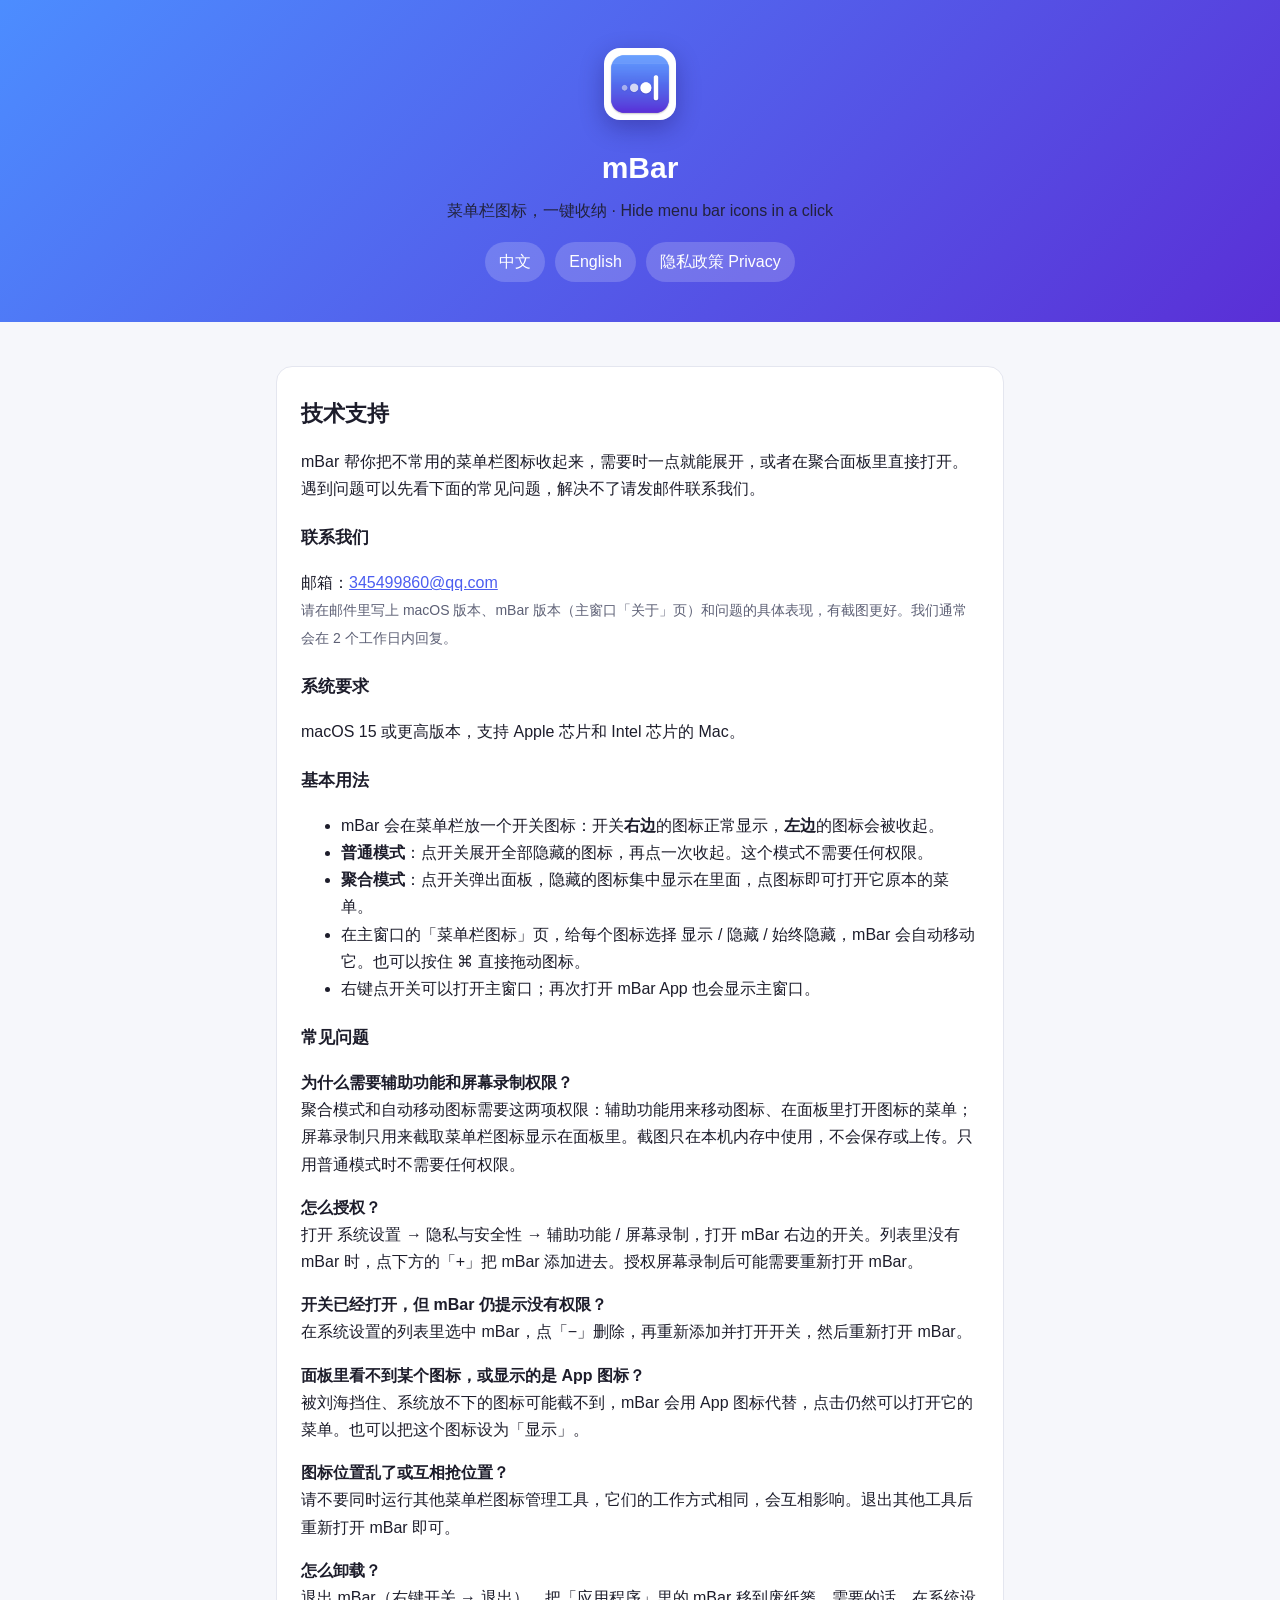
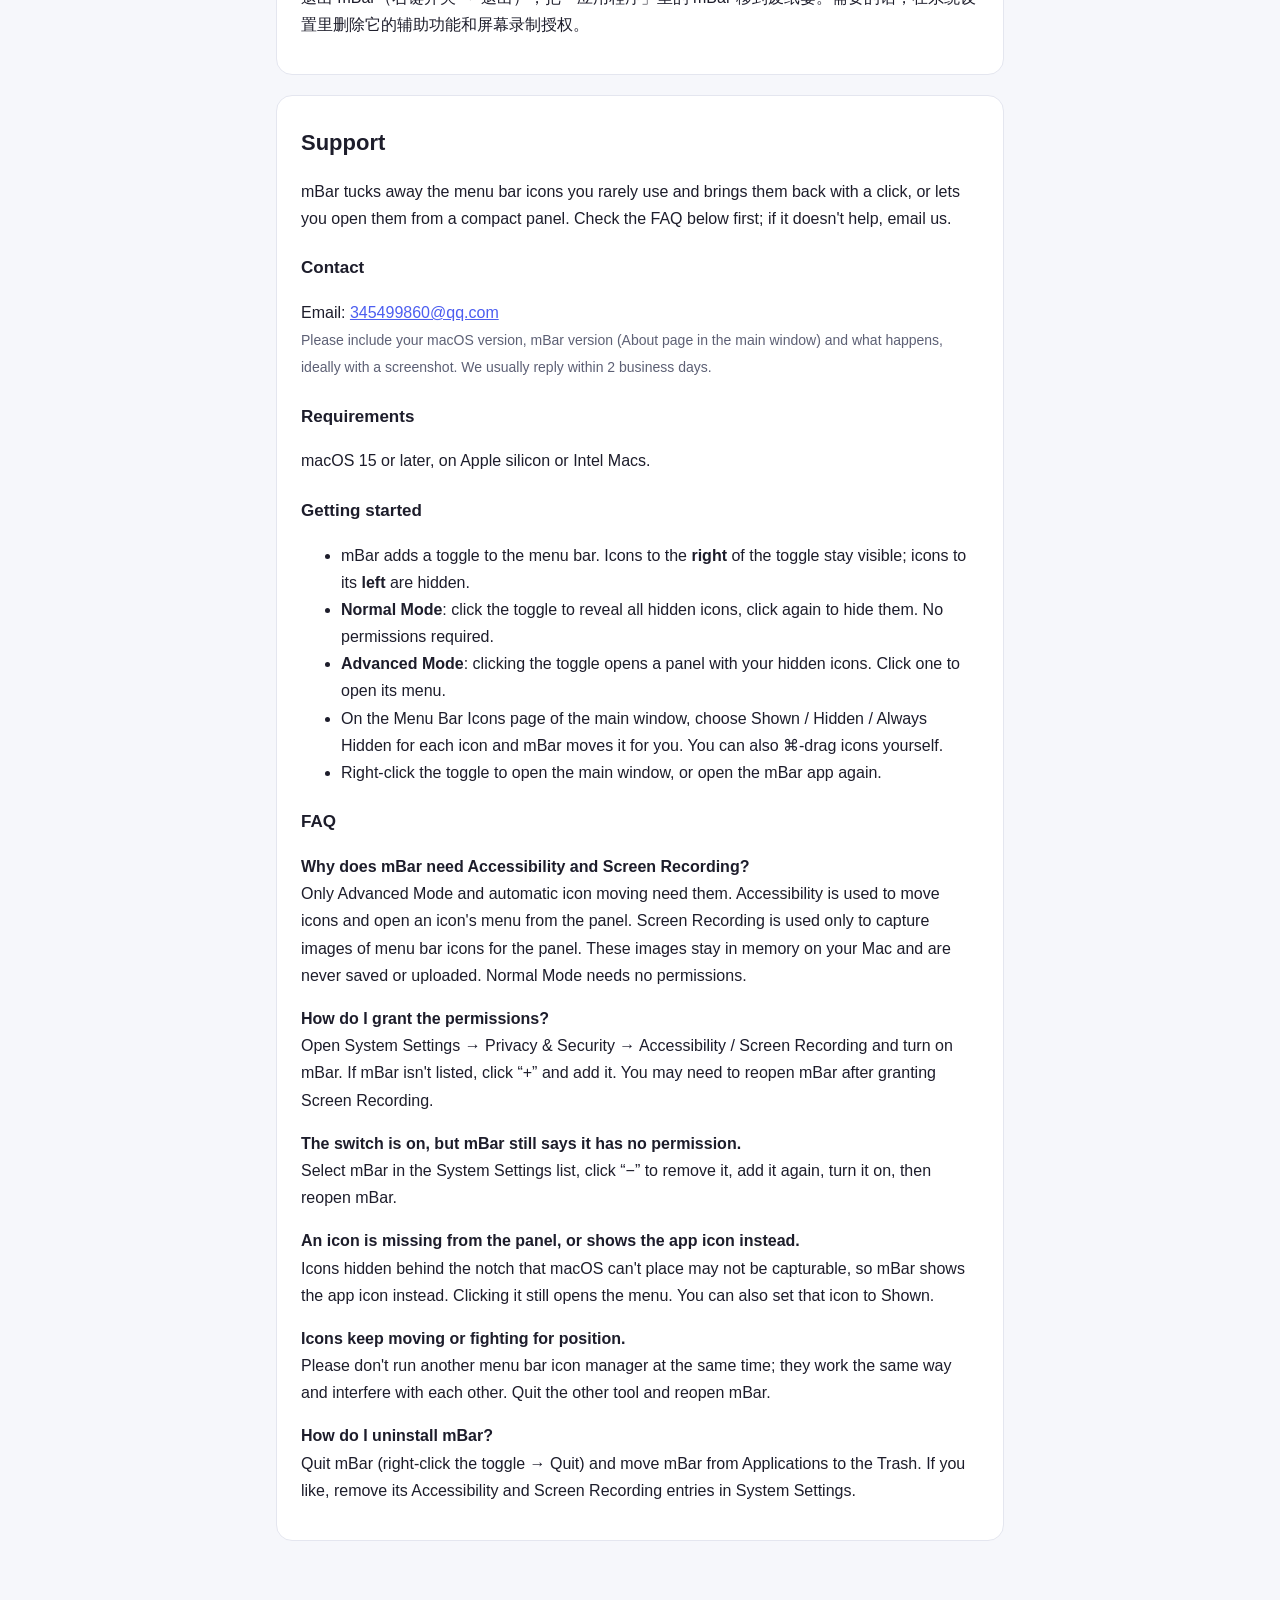
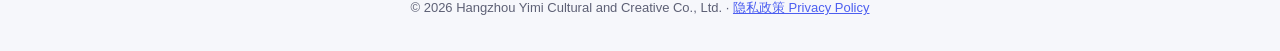
==== index.html @ 30004585 "Add mBar support page and privacy policy Co-Authored-By: Claude Opus 5.5 <noreply@anthropic.com>" ====
<!doctype html>
<html lang="zh-Hans">
<head>
<meta charset="utf-8">
<meta name="viewport" content="width=device-width, initial-scale=1">
<title>mBar 技术支持 · Support</title>
<meta name="description" content="mBar 菜单栏图标整理工具的技术支持与常见问题。Support and FAQ for mBar, a menu bar icon organizer for Mac.">
<link rel="icon" href="appicon.png">
<link rel="stylesheet" href="style.css">
</head>
<body>
<header>
  <img src="appicon.png" alt="mBar">
  <h1>mBar</h1>
  <p>菜单栏图标，一键收纳 · Hide menu bar icons in a click</p>
  <nav>
    <a href="#zh">中文</a>
    <a href="#en">English</a>
    <a href="privacy.html">隐私政策 Privacy</a>
  </nav>
</header>

<main>
<section id="zh">
  <h2>技术支持</h2>
  <p>mBar 帮你把不常用的菜单栏图标收起来，需要时一点就能展开，或者在聚合面板里直接打开。遇到问题可以先看下面的常见问题，解决不了请发邮件联系我们。</p>

  <h3>联系我们</h3>
  <p>邮箱：<a href="mailto:345499860@qq.com">345499860@qq.com</a><br>
  <span class="muted">请在邮件里写上 macOS 版本、mBar 版本（主窗口「关于」页）和问题的具体表现，有截图更好。我们通常会在 2 个工作日内回复。</span></p>

  <h3>系统要求</h3>
  <p>macOS 15 或更高版本，支持 Apple 芯片和 Intel 芯片的 Mac。</p>

  <h3>基本用法</h3>
  <ul>
    <li>mBar 会在菜单栏放一个开关图标：开关<strong>右边</strong>的图标正常显示，<strong>左边</strong>的图标会被收起。</li>
    <li><strong>普通模式</strong>：点开关展开全部隐藏的图标，再点一次收起。这个模式不需要任何权限。</li>
    <li><strong>聚合模式</strong>：点开关弹出面板，隐藏的图标集中显示在里面，点图标即可打开它原本的菜单。</li>
    <li>在主窗口的「菜单栏图标」页，给每个图标选择 显示 / 隐藏 / 始终隐藏，mBar 会自动移动它。也可以按住 ⌘ 直接拖动图标。</li>
    <li>右键点开关可以打开主窗口；再次打开 mBar App 也会显示主窗口。</li>
  </ul>

  <h3>常见问题</h3>
  <p><strong>为什么需要辅助功能和屏幕录制权限？</strong><br>
  聚合模式和自动移动图标需要这两项权限：辅助功能用来移动图标、在面板里打开图标的菜单；屏幕录制只用来截取菜单栏图标显示在面板里。截图只在本机内存中使用，不会保存或上传。只用普通模式时不需要任何权限。</p>

  <p><strong>怎么授权？</strong><br>
  打开 系统设置 → 隐私与安全性 → 辅助功能 / 屏幕录制，打开 mBar 右边的开关。列表里没有 mBar 时，点下方的「+」把 mBar 添加进去。授权屏幕录制后可能需要重新打开 mBar。</p>

  <p><strong>开关已经打开，但 mBar 仍提示没有权限？</strong><br>
  在系统设置的列表里选中 mBar，点「−」删除，再重新添加并打开开关，然后重新打开 mBar。</p>

  <p><strong>面板里看不到某个图标，或显示的是 App 图标？</strong><br>
  被刘海挡住、系统放不下的图标可能截不到，mBar 会用 App 图标代替，点击仍然可以打开它的菜单。也可以把这个图标设为「显示」。</p>

  <p><strong>图标位置乱了或互相抢位置？</strong><br>
  请不要同时运行其他菜单栏图标管理工具，它们的工作方式相同，会互相影响。退出其他工具后重新打开 mBar 即可。</p>

  <p><strong>怎么卸载？</strong><br>
  退出 mBar（右键开关 → 退出），把「应用程序」里的 mBar 移到废纸篓。需要的话，在系统设置里删除它的辅助功能和屏幕录制授权。</p>
</section>

<section id="en">
  <h2>Support</h2>
  <p>mBar tucks away the menu bar icons you rarely use and brings them back with a click, or lets you open them from a compact panel. Check the FAQ below first; if it doesn't help, email us.</p>

  <h3>Contact</h3>
  <p>Email: <a href="mailto:345499860@qq.com">345499860@qq.com</a><br>
  <span class="muted">Please include your macOS version, mBar version (About page in the main window) and what happens, ideally with a screenshot. We usually reply within 2 business days.</span></p>

  <h3>Requirements</h3>
  <p>macOS 15 or later, on Apple silicon or Intel Macs.</p>

  <h3>Getting started</h3>
  <ul>
    <li>mBar adds a toggle to the menu bar. Icons to the <strong>right</strong> of the toggle stay visible; icons to its <strong>left</strong> are hidden.</li>
    <li><strong>Normal Mode</strong>: click the toggle to reveal all hidden icons, click again to hide them. No permissions required.</li>
    <li><strong>Advanced Mode</strong>: clicking the toggle opens a panel with your hidden icons. Click one to open its menu.</li>
    <li>On the Menu Bar Icons page of the main window, choose Shown / Hidden / Always Hidden for each icon and mBar moves it for you. You can also ⌘-drag icons yourself.</li>
    <li>Right-click the toggle to open the main window, or open the mBar app again.</li>
  </ul>

  <h3>FAQ</h3>
  <p><strong>Why does mBar need Accessibility and Screen Recording?</strong><br>
  Only Advanced Mode and automatic icon moving need them. Accessibility is used to move icons and open an icon's menu from the panel. Screen Recording is used only to capture images of menu bar icons for the panel. These images stay in memory on your Mac and are never saved or uploaded. Normal Mode needs no permissions.</p>

  <p><strong>How do I grant the permissions?</strong><br>
  Open System Settings → Privacy &amp; Security → Accessibility / Screen Recording and turn on mBar. If mBar isn't listed, click “+” and add it. You may need to reopen mBar after granting Screen Recording.</p>

  <p><strong>The switch is on, but mBar still says it has no permission.</strong><br>
  Select mBar in the System Settings list, click “−” to remove it, add it again, turn it on, then reopen mBar.</p>

  <p><strong>An icon is missing from the panel, or shows the app icon instead.</strong><br>
  Icons hidden behind the notch that macOS can't place may not be capturable, so mBar shows the app icon instead. Clicking it still opens the menu. You can also set that icon to Shown.</p>

  <p><strong>Icons keep moving or fighting for position.</strong><br>
  Please don't run another menu bar icon manager at the same time; they work the same way and interfere with each other. Quit the other tool and reopen mBar.</p>

  <p><strong>How do I uninstall mBar?</strong><br>
  Quit mBar (right-click the toggle → Quit) and move mBar from Applications to the Trash. If you like, remove its Accessibility and Screen Recording entries in System Settings.</p>
</section>
</main>

<footer>© 2026 Hangzhou Yimi Cultural and Creative Co., Ltd. · <a href="privacy.html">隐私政策 Privacy Policy</a></footer>
</body>
</html>
---- style.css ----
:root {
  --bg: #f6f7fb;
  --card: #ffffff;
  --text: #1d1d2b;
  --muted: #5d6075;
  --line: #e4e6ef;
  --accent: #4c5ef0;
}
@media (prefers-color-scheme: dark) {
  :root {
    --bg: #14141c;
    --card: #1d1d29;
    --text: #ececf3;
    --muted: #a3a6bb;
    --line: #2d2e3d;
    --accent: #8c96ff;
  }
}
* { box-sizing: border-box; }
body {
  margin: 0;
  background: var(--bg);
  color: var(--text);
  font: 16px/1.7 -apple-system, BlinkMacSystemFont, "PingFang SC", "Helvetica Neue", sans-serif;
}
header {
  background: linear-gradient(135deg, #4c8dff 0%, #5a2fd6 100%);
  color: #fff;
  padding: 48px 16px 40px;
  text-align: center;
}
header img { width: 72px; height: 72px; border-radius: 16px; box-shadow: 0 8px 24px rgba(20, 0, 70, .3); }
header h1 { margin: 14px 0 4px; font-size: 30px; }
header p { margin: 0; opacity: .9; }
nav { margin-top: 18px; display: flex; gap: 10px; justify-content: center; flex-wrap: wrap; }
nav a {
  color: #fff; text-decoration: none; padding: 6px 14px; border-radius: 999px;
  background: rgba(255, 255, 255, .18);
}
nav a:hover { background: rgba(255, 255, 255, .3); }
main { max-width: 760px; margin: 0 auto; padding: 24px 16px 56px; }
section {
  background: var(--card); border: 1px solid var(--line); border-radius: 16px;
  padding: 8px 24px 20px; margin-top: 20px;
}
h2 { font-size: 22px; margin: 20px 0 8px; }
h3 { font-size: 17px; margin: 22px 0 6px; }
p, li { color: var(--text); }
.muted { color: var(--muted); font-size: 14px; }
a { color: var(--accent); }
.lang-switch { text-align: right; font-size: 14px; margin-top: 4px; }
footer { text-align: center; color: var(--muted); font-size: 13px; padding: 0 16px 32px; }
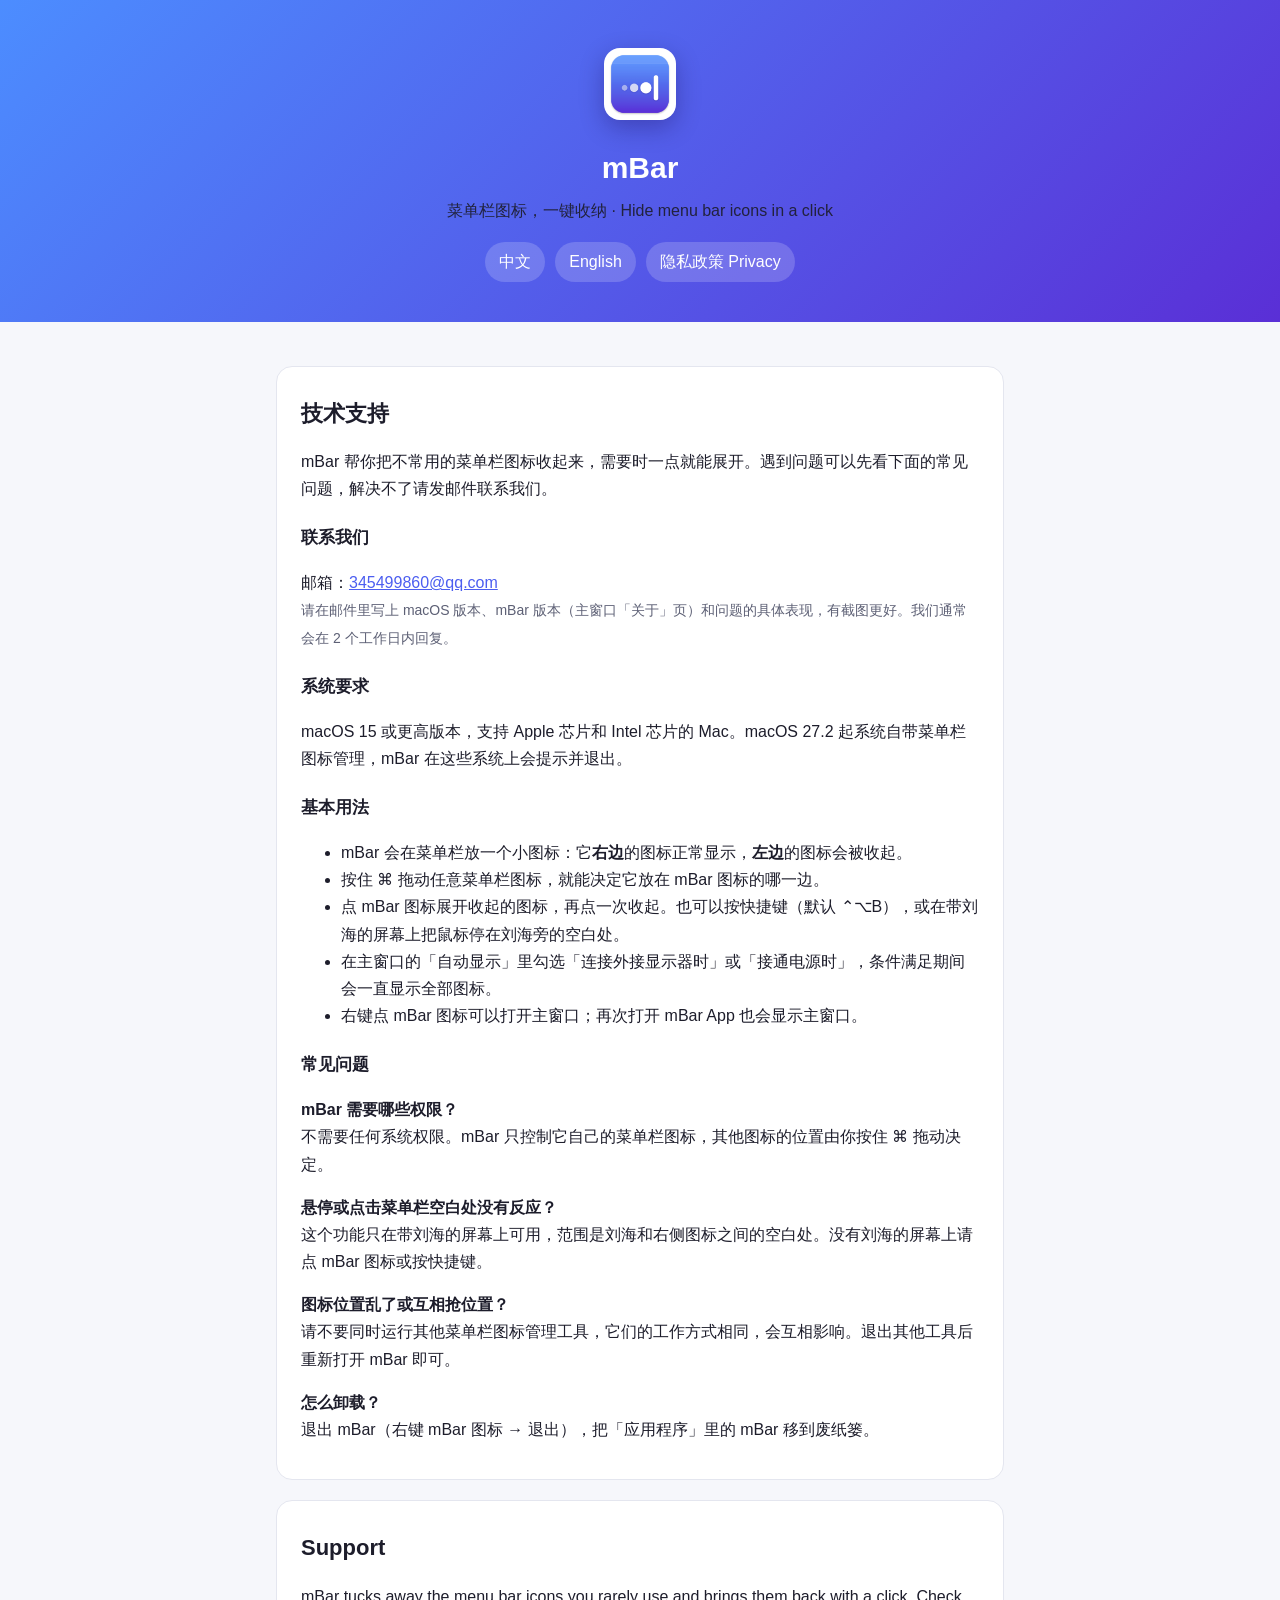
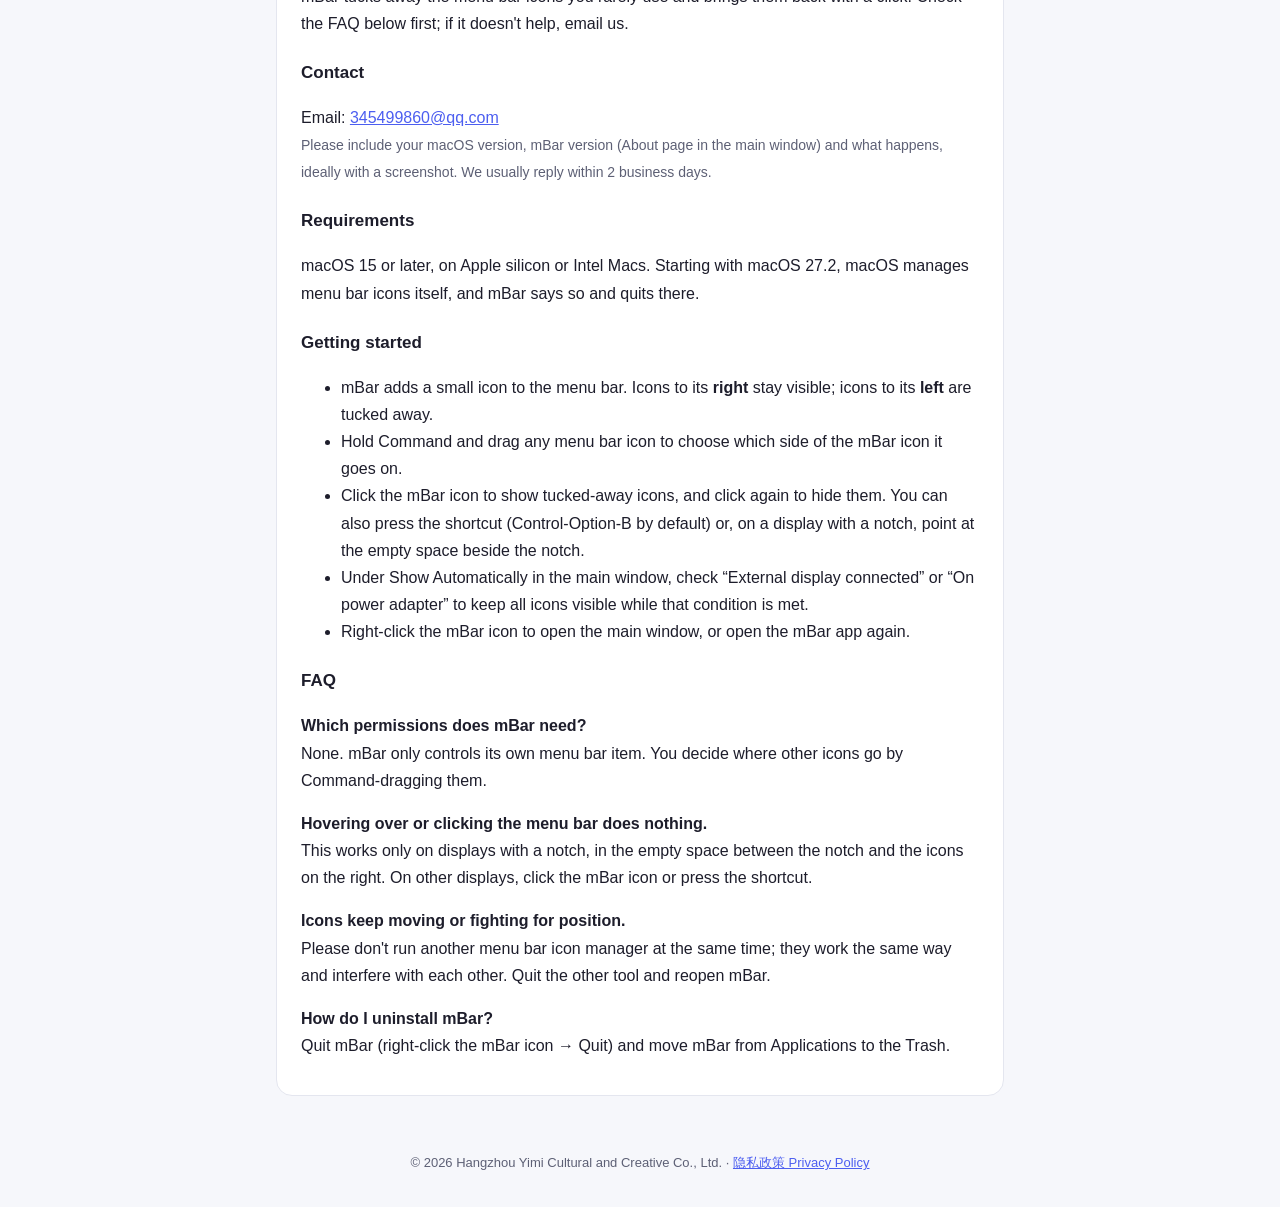
==== commit 5ddfff52: "Update support page and privacy policy for the permission-free App Store build Co-Authored-By: Claud" ====
--- a/index.html
+++ b/index.html
@@ -23,82 +23,70 @@
 <main>
 <section id="zh">
   <h2>技术支持</h2>
-  <p>mBar 帮你把不常用的菜单栏图标收起来，需要时一点就能展开，或者在聚合面板里直接打开。遇到问题可以先看下面的常见问题，解决不了请发邮件联系我们。</p>
+  <p>mBar 帮你把不常用的菜单栏图标收起来，需要时一点就能展开。遇到问题可以先看下面的常见问题，解决不了请发邮件联系我们。</p>
 
   <h3>联系我们</h3>
   <p>邮箱：<a href="mailto:345499860@qq.com">345499860@qq.com</a><br>
   <span class="muted">请在邮件里写上 macOS 版本、mBar 版本（主窗口「关于」页）和问题的具体表现，有截图更好。我们通常会在 2 个工作日内回复。</span></p>
 
   <h3>系统要求</h3>
-  <p>macOS 15 或更高版本，支持 Apple 芯片和 Intel 芯片的 Mac。</p>
+  <p>macOS 15 或更高版本，支持 Apple 芯片和 Intel 芯片的 Mac。macOS 27.2 起系统自带菜单栏图标管理，mBar 在这些系统上会提示并退出。</p>
 
   <h3>基本用法</h3>
   <ul>
-    <li>mBar 会在菜单栏放一个开关图标：开关<strong>右边</strong>的图标正常显示，<strong>左边</strong>的图标会被收起。</li>
-    <li><strong>普通模式</strong>：点开关展开全部隐藏的图标，再点一次收起。这个模式不需要任何权限。</li>
-    <li><strong>聚合模式</strong>：点开关弹出面板，隐藏的图标集中显示在里面，点图标即可打开它原本的菜单。</li>
-    <li>在主窗口的「菜单栏图标」页，给每个图标选择 显示 / 隐藏 / 始终隐藏，mBar 会自动移动它。也可以按住 ⌘ 直接拖动图标。</li>
-    <li>右键点开关可以打开主窗口；再次打开 mBar App 也会显示主窗口。</li>
+    <li>mBar 会在菜单栏放一个小图标：它<strong>右边</strong>的图标正常显示，<strong>左边</strong>的图标会被收起。</li>
+    <li>按住 ⌘ 拖动任意菜单栏图标，就能决定它放在 mBar 图标的哪一边。</li>
+    <li>点 mBar 图标展开收起的图标，再点一次收起。也可以按快捷键（默认 ⌃⌥B），或在带刘海的屏幕上把鼠标停在刘海旁的空白处。</li>
+    <li>在主窗口的「自动显示」里勾选「连接外接显示器时」或「接通电源时」，条件满足期间会一直显示全部图标。</li>
+    <li>右键点 mBar 图标可以打开主窗口；再次打开 mBar App 也会显示主窗口。</li>
   </ul>
 
   <h3>常见问题</h3>
-  <p><strong>为什么需要辅助功能和屏幕录制权限？</strong><br>
-  聚合模式和自动移动图标需要这两项权限：辅助功能用来移动图标、在面板里打开图标的菜单；屏幕录制只用来截取菜单栏图标显示在面板里。截图只在本机内存中使用，不会保存或上传。只用普通模式时不需要任何权限。</p>
+  <p><strong>mBar 需要哪些权限？</strong><br>
+  不需要任何系统权限。mBar 只控制它自己的菜单栏图标，其他图标的位置由你按住 ⌘ 拖动决定。</p>
 
-  <p><strong>怎么授权？</strong><br>
-  打开 系统设置 → 隐私与安全性 → 辅助功能 / 屏幕录制，打开 mBar 右边的开关。列表里没有 mBar 时，点下方的「+」把 mBar 添加进去。授权屏幕录制后可能需要重新打开 mBar。</p>
-
-  <p><strong>开关已经打开，但 mBar 仍提示没有权限？</strong><br>
-  在系统设置的列表里选中 mBar，点「−」删除，再重新添加并打开开关，然后重新打开 mBar。</p>
-
-  <p><strong>面板里看不到某个图标，或显示的是 App 图标？</strong><br>
-  被刘海挡住、系统放不下的图标可能截不到，mBar 会用 App 图标代替，点击仍然可以打开它的菜单。也可以把这个图标设为「显示」。</p>
+  <p><strong>悬停或点击菜单栏空白处没有反应？</strong><br>
+  这个功能只在带刘海的屏幕上可用，范围是刘海和右侧图标之间的空白处。没有刘海的屏幕上请点 mBar 图标或按快捷键。</p>
 
   <p><strong>图标位置乱了或互相抢位置？</strong><br>
   请不要同时运行其他菜单栏图标管理工具，它们的工作方式相同，会互相影响。退出其他工具后重新打开 mBar 即可。</p>
 
   <p><strong>怎么卸载？</strong><br>
-  退出 mBar（右键开关 → 退出），把「应用程序」里的 mBar 移到废纸篓。需要的话，在系统设置里删除它的辅助功能和屏幕录制授权。</p>
+  退出 mBar（右键 mBar 图标 → 退出），把「应用程序」里的 mBar 移到废纸篓。</p>
 </section>
 
 <section id="en">
   <h2>Support</h2>
-  <p>mBar tucks away the menu bar icons you rarely use and brings them back with a click, or lets you open them from a compact panel. Check the FAQ below first; if it doesn't help, email us.</p>
+  <p>mBar tucks away the menu bar icons you rarely use and brings them back with a click. Check the FAQ below first; if it doesn't help, email us.</p>
 
   <h3>Contact</h3>
   <p>Email: <a href="mailto:345499860@qq.com">345499860@qq.com</a><br>
   <span class="muted">Please include your macOS version, mBar version (About page in the main window) and what happens, ideally with a screenshot. We usually reply within 2 business days.</span></p>
 
   <h3>Requirements</h3>
-  <p>macOS 15 or later, on Apple silicon or Intel Macs.</p>
+  <p>macOS 15 or later, on Apple silicon or Intel Macs. Starting with macOS 27.2, macOS manages menu bar icons itself, and mBar says so and quits there.</p>
 
   <h3>Getting started</h3>
   <ul>
-    <li>mBar adds a toggle to the menu bar. Icons to the <strong>right</strong> of the toggle stay visible; icons to its <strong>left</strong> are hidden.</li>
-    <li><strong>Normal Mode</strong>: click the toggle to reveal all hidden icons, click again to hide them. No permissions required.</li>
-    <li><strong>Advanced Mode</strong>: clicking the toggle opens a panel with your hidden icons. Click one to open its menu.</li>
-    <li>On the Menu Bar Icons page of the main window, choose Shown / Hidden / Always Hidden for each icon and mBar moves it for you. You can also ⌘-drag icons yourself.</li>
-    <li>Right-click the toggle to open the main window, or open the mBar app again.</li>
+    <li>mBar adds a small icon to the menu bar. Icons to its <strong>right</strong> stay visible; icons to its <strong>left</strong> are tucked away.</li>
+    <li>Hold Command and drag any menu bar icon to choose which side of the mBar icon it goes on.</li>
+    <li>Click the mBar icon to show tucked-away icons, and click again to hide them. You can also press the shortcut (Control-Option-B by default) or, on a display with a notch, point at the empty space beside the notch.</li>
+    <li>Under Show Automatically in the main window, check “External display connected” or “On power adapter” to keep all icons visible while that condition is met.</li>
+    <li>Right-click the mBar icon to open the main window, or open the mBar app again.</li>
   </ul>
 
   <h3>FAQ</h3>
-  <p><strong>Why does mBar need Accessibility and Screen Recording?</strong><br>
-  Only Advanced Mode and automatic icon moving need them. Accessibility is used to move icons and open an icon's menu from the panel. Screen Recording is used only to capture images of menu bar icons for the panel. These images stay in memory on your Mac and are never saved or uploaded. Normal Mode needs no permissions.</p>
+  <p><strong>Which permissions does mBar need?</strong><br>
+  None. mBar only controls its own menu bar item. You decide where other icons go by Command-dragging them.</p>
 
-  <p><strong>How do I grant the permissions?</strong><br>
-  Open System Settings → Privacy &amp; Security → Accessibility / Screen Recording and turn on mBar. If mBar isn't listed, click “+” and add it. You may need to reopen mBar after granting Screen Recording.</p>
-
-  <p><strong>The switch is on, but mBar still says it has no permission.</strong><br>
-  Select mBar in the System Settings list, click “−” to remove it, add it again, turn it on, then reopen mBar.</p>
-
-  <p><strong>An icon is missing from the panel, or shows the app icon instead.</strong><br>
-  Icons hidden behind the notch that macOS can't place may not be capturable, so mBar shows the app icon instead. Clicking it still opens the menu. You can also set that icon to Shown.</p>
+  <p><strong>Hovering over or clicking the menu bar does nothing.</strong><br>
+  This works only on displays with a notch, in the empty space between the notch and the icons on the right. On other displays, click the mBar icon or press the shortcut.</p>
 
   <p><strong>Icons keep moving or fighting for position.</strong><br>
   Please don't run another menu bar icon manager at the same time; they work the same way and interfere with each other. Quit the other tool and reopen mBar.</p>
 
   <p><strong>How do I uninstall mBar?</strong><br>
-  Quit mBar (right-click the toggle → Quit) and move mBar from Applications to the Trash. If you like, remove its Accessibility and Screen Recording entries in System Settings.</p>
+  Quit mBar (right-click the mBar icon → Quit) and move mBar from Applications to the Trash.</p>
 </section>
 </main>
 
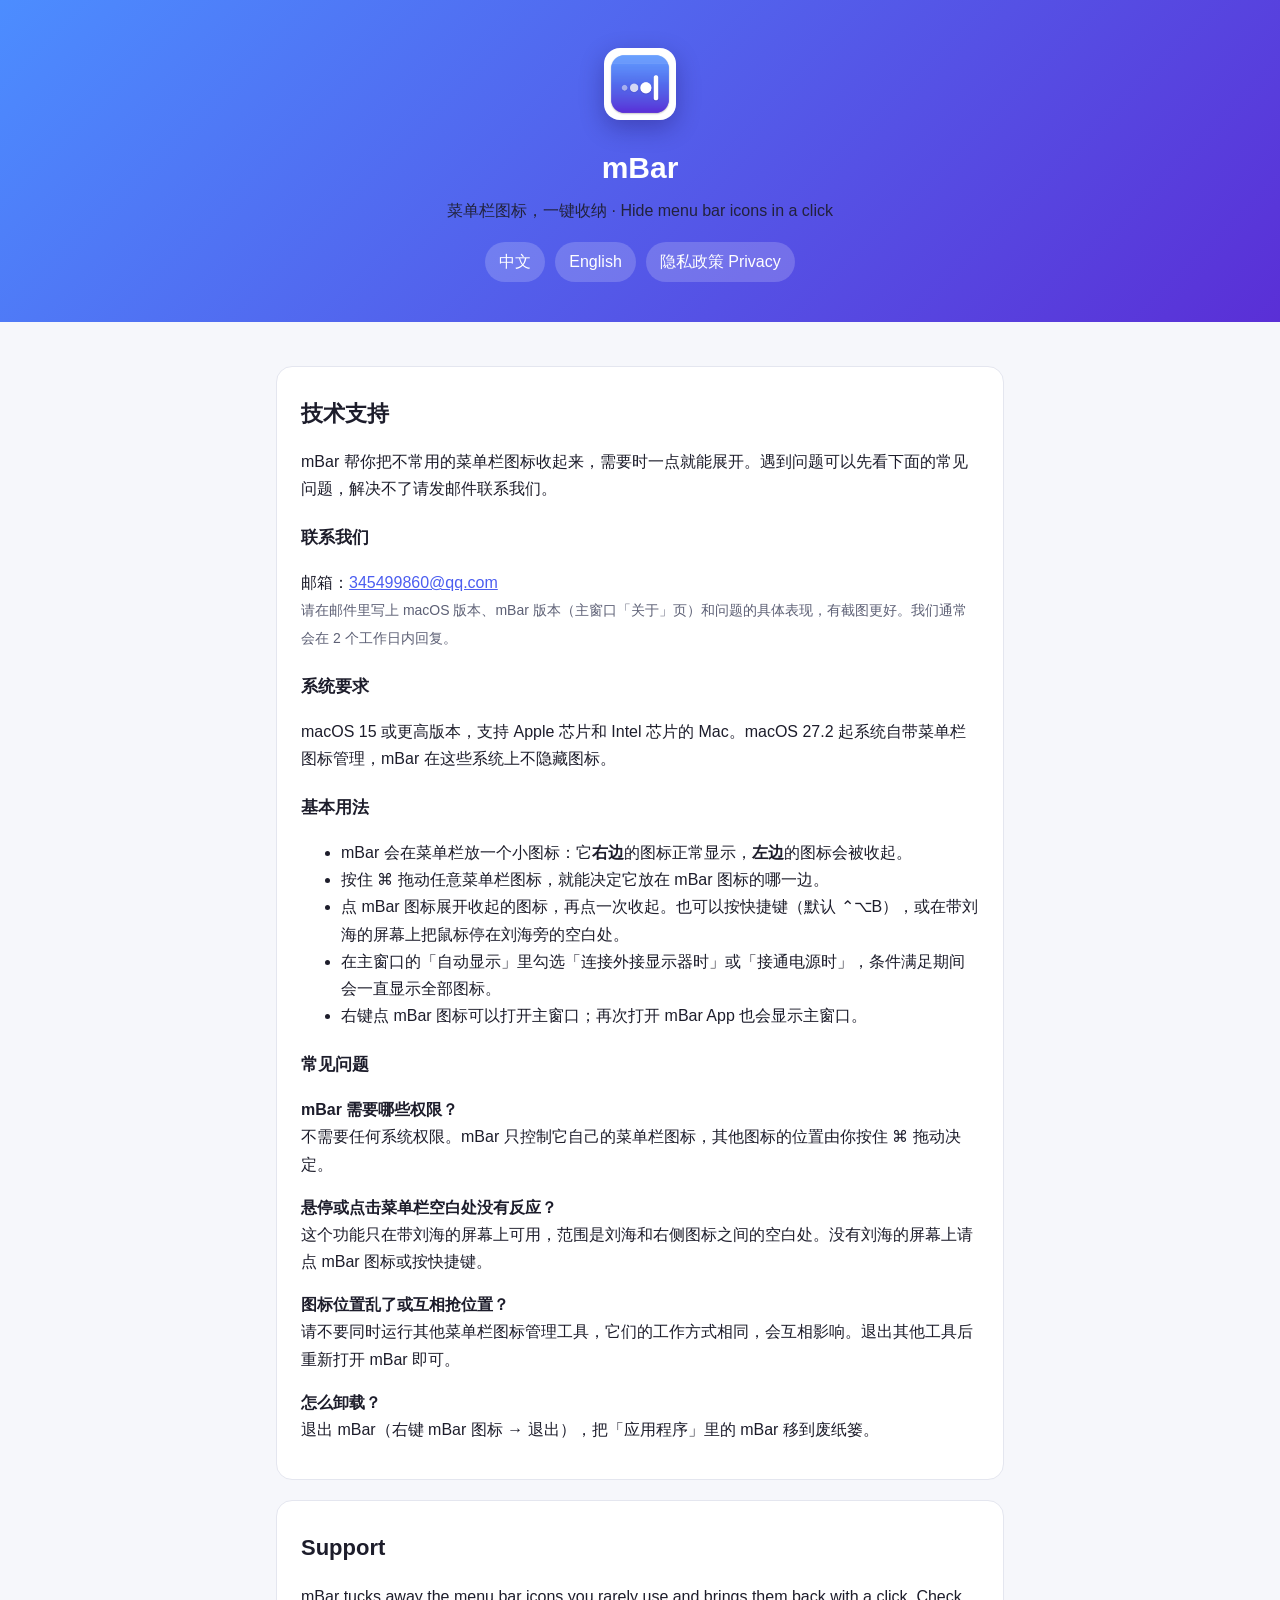
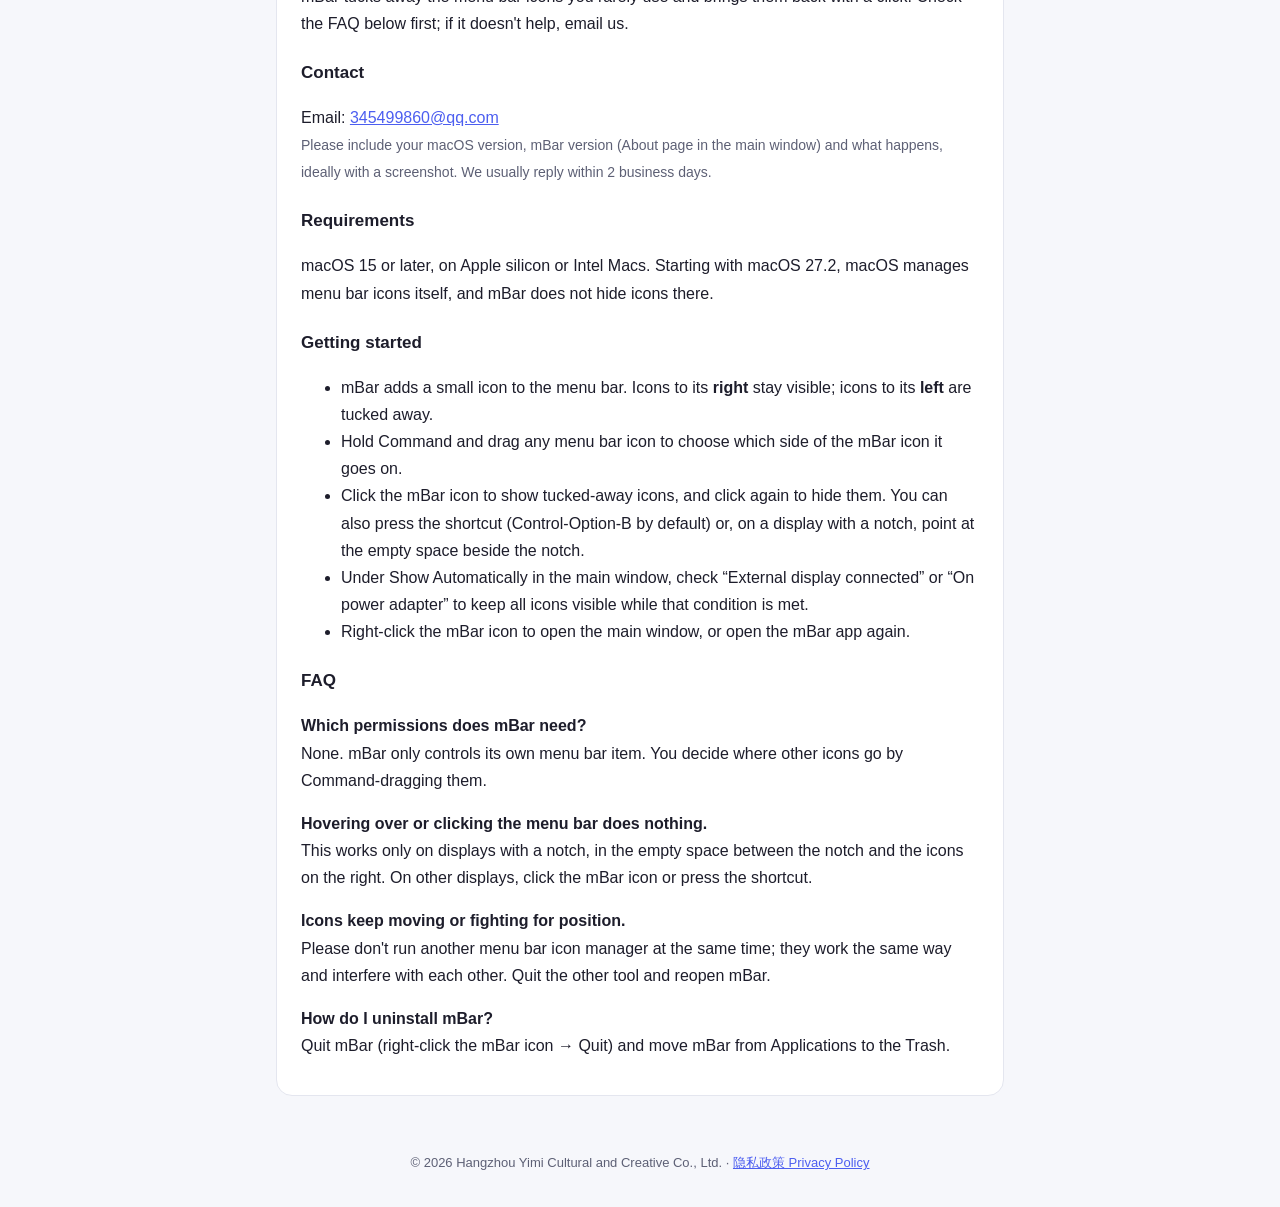
==== commit e0d9ee1e: "Update macOS 27.2 note: mBar keeps running there and does not hide icons Co-Authored-By: Claude Fabl" ====
--- a/index.html
+++ b/index.html
@@ -30,7 +30,7 @@
   <span class="muted">请在邮件里写上 macOS 版本、mBar 版本（主窗口「关于」页）和问题的具体表现，有截图更好。我们通常会在 2 个工作日内回复。</span></p>
 
   <h3>系统要求</h3>
-  <p>macOS 15 或更高版本，支持 Apple 芯片和 Intel 芯片的 Mac。macOS 27.2 起系统自带菜单栏图标管理，mBar 在这些系统上会提示并退出。</p>
+  <p>macOS 15 或更高版本，支持 Apple 芯片和 Intel 芯片的 Mac。macOS 27.2 起系统自带菜单栏图标管理，mBar 在这些系统上不隐藏图标。</p>
 
   <h3>基本用法</h3>
   <ul>
@@ -64,7 +64,7 @@
   <span class="muted">Please include your macOS version, mBar version (About page in the main window) and what happens, ideally with a screenshot. We usually reply within 2 business days.</span></p>
 
   <h3>Requirements</h3>
-  <p>macOS 15 or later, on Apple silicon or Intel Macs. Starting with macOS 27.2, macOS manages menu bar icons itself, and mBar says so and quits there.</p>
+  <p>macOS 15 or later, on Apple silicon or Intel Macs. Starting with macOS 27.2, macOS manages menu bar icons itself, and mBar does not hide icons there.</p>
 
   <h3>Getting started</h3>
   <ul>
